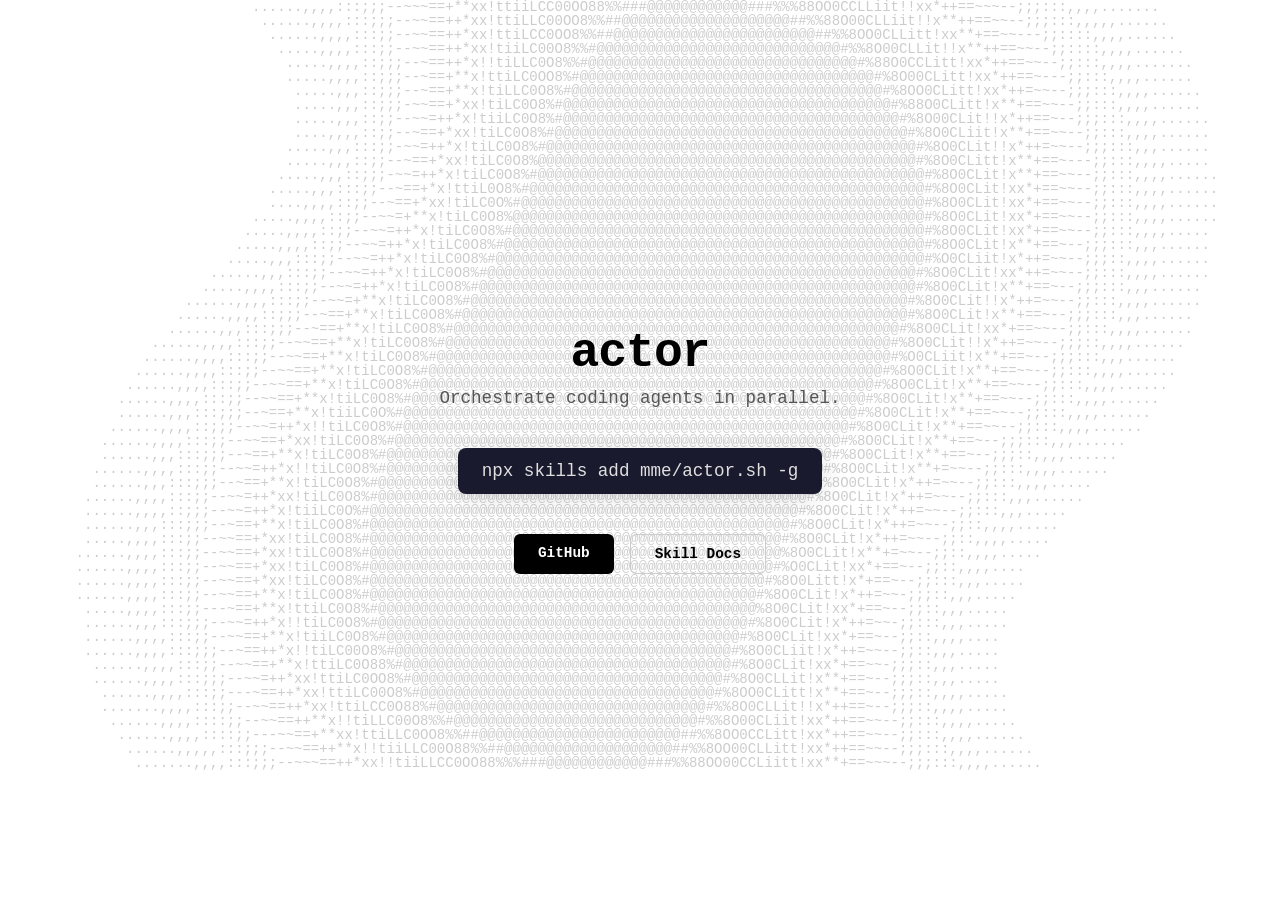
==== docs/index.html @ d85741eb "Add GitHub Pages landing page with animation Co-Authored-By: Claude Opus 4.6 (1M context) <noreply@a" ====
<!DOCTYPE html>
<html lang="en">
<head>
  <meta charset="utf-8">
  <meta name="viewport" content="width=device-width, initial-scale=1">
  <title>actor — Orchestrate coding agents in parallel</title>
  <style>
    * { box-sizing: border-box; margin: 0; padding: 0; }

    body {
      font-family: ui-monospace, SFMono-Regular, "SF Mono", Menlo, Monaco, Consolas, monospace;
      background: #ffffff;
      color: #000000;
      height: 100vh;
      overflow: hidden;
    }

    #background {
      position: fixed;
      top: 0; left: 0;
      width: 100%; height: 100%;
      white-space: pre;
      color: #e0e0e0;
      z-index: 0;
      overflow: hidden;
      line-height: 1;
      font-size: 14px;
    }

    .content {
      position: relative;
      z-index: 1;
      display: flex;
      flex-direction: column;
      align-items: center;
      justify-content: center;
      height: 100vh;
      padding: 2rem;
      text-align: center;
    }

    h1 {
      font-size: 3rem;
      font-weight: 700;
      letter-spacing: -0.02em;
      margin-bottom: 0.5rem;
    }

    .tagline {
      font-size: 1.1rem;
      color: #555;
      margin-bottom: 2.5rem;
      max-width: 500px;
    }

    .terminal {
      background: #1a1a2e;
      color: #e0e0e0;
      border-radius: 8px;
      padding: 1.5rem;
      text-align: left;
      width: 100%;
      max-width: 620px;
      font-size: 0.85rem;
      line-height: 1.6;
      box-shadow: 0 4px 24px rgba(0,0,0,0.12);
      margin-bottom: 2.5rem;
    }

    .terminal .prompt { color: #888; }
    .terminal .cmd { color: #fff; }
    .terminal .out { color: #6b7; }
    .terminal .dim { color: #666; }

    .actions {
      display: flex;
      gap: 1rem;
      flex-wrap: wrap;
      justify-content: center;
    }

    a.btn {
      display: inline-block;
      padding: 0.7rem 1.5rem;
      border-radius: 6px;
      text-decoration: none;
      font-family: inherit;
      font-size: 0.9rem;
      font-weight: 600;
      transition: opacity 0.15s;
    }

    a.btn:hover { opacity: 0.85; }

    a.btn-primary {
      background: #000;
      color: #fff;
    }

    a.btn-secondary {
      background: transparent;
      color: #000;
      border: 1.5px solid #ccc;
    }

    .install {
      margin-bottom: 2.5rem;
    }

    .install code {
      background: #1a1a2e;
      color: #e0e0e0;
      padding: 0.8rem 1.5rem;
      border-radius: 8px;
      font-size: 1.1rem;
      display: inline-block;
      box-shadow: 0 4px 24px rgba(0,0,0,0.12);
    }
  </style>
</head>
<body>
  <div id="background"></div>

  <div class="content">
    <h1>actor</h1>
    <p class="tagline">Orchestrate coding agents in parallel.</p>

    <div class="install">
      <code>npx skills add mme/actor.sh -g</code>
    </div>

    <div class="actions">
      <a class="btn btn-primary" href="https://github.com/mme/actor.sh">GitHub</a>
      <a class="btn btn-secondary" href="https://github.com/mme/actor.sh/blob/main/skills/actor/SKILL.md">Skill Docs</a>
    </div>
  </div>

  <script src="js/animation.js"></script>
</body>
</html>
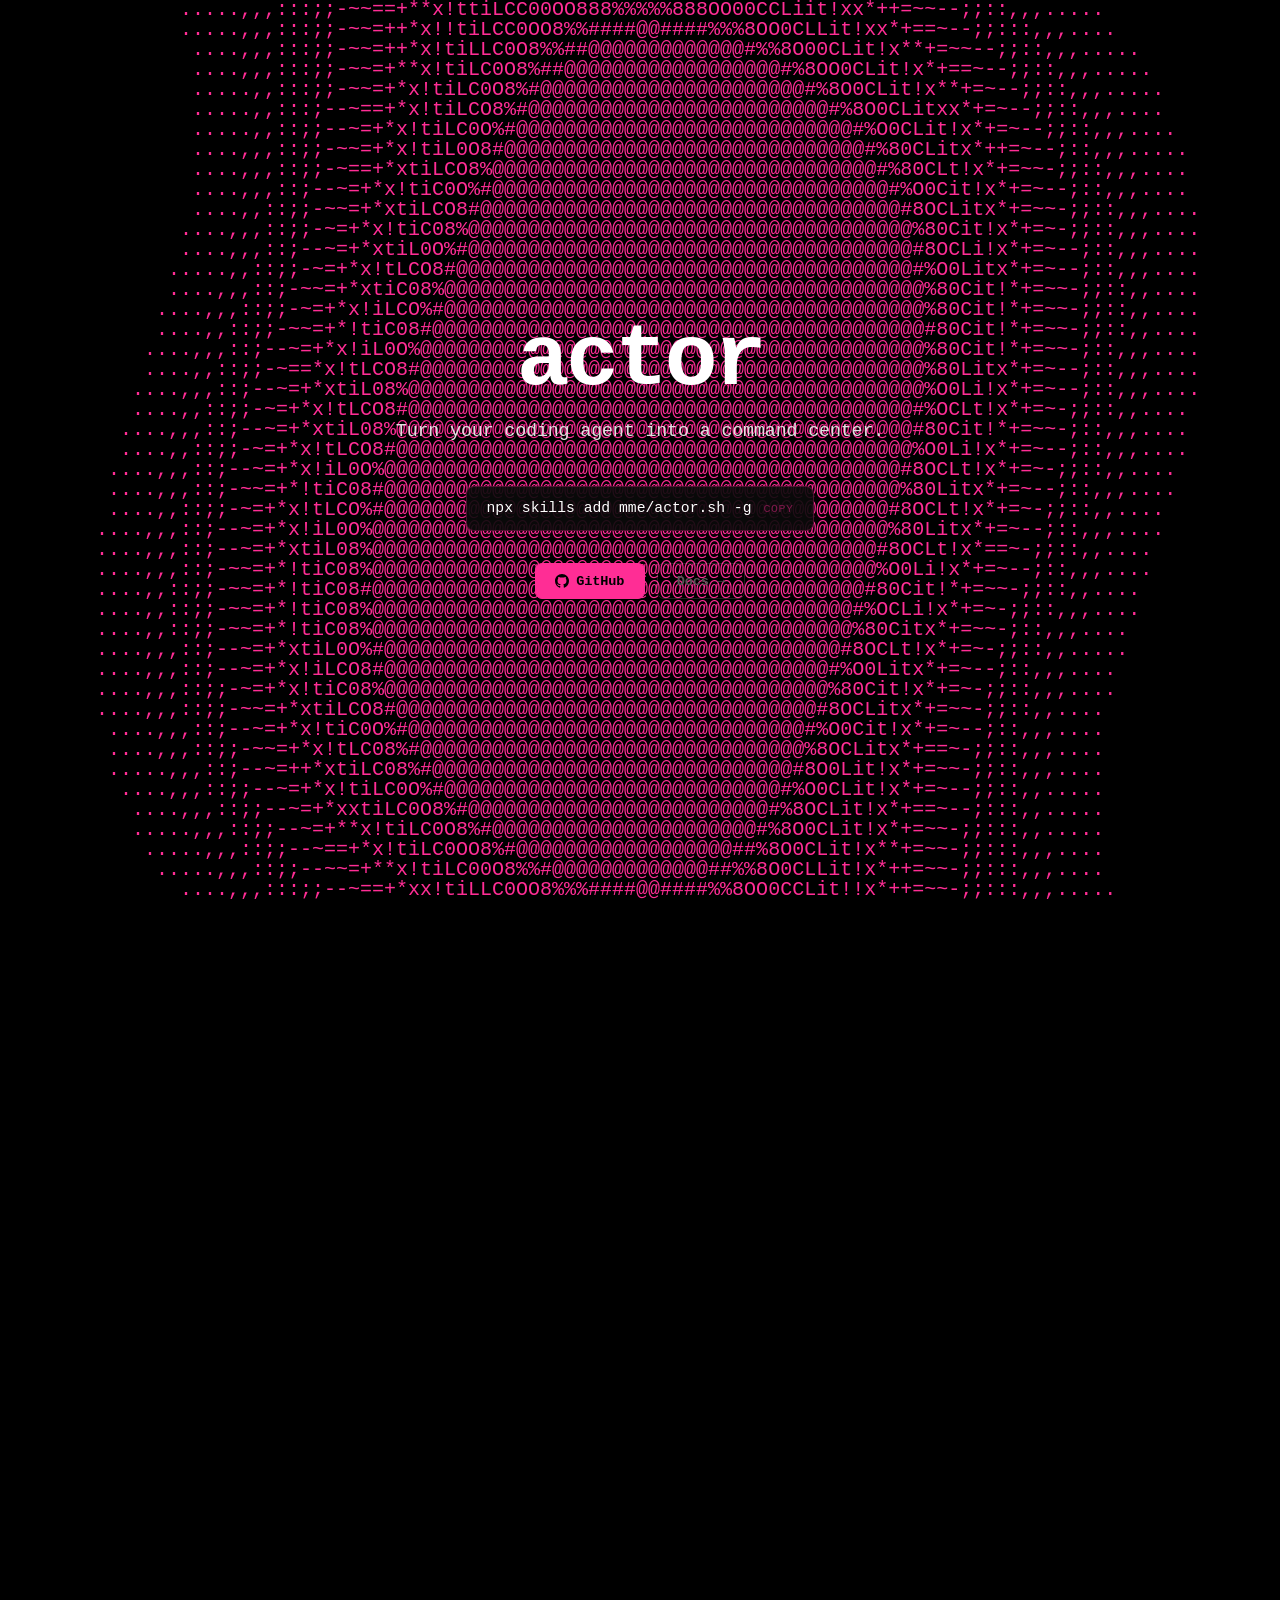
==== commit ab641bf6: "Landing page: neon pink theme, command center tagline, how it works section Co-Authored-By: Claude O" ====
--- a/docs/index.html
+++ b/docs/index.html
@@ -7,134 +7,360 @@
   <style>
     * { box-sizing: border-box; margin: 0; padding: 0; }
 
+    /* Override animation.js injected styles (background, color, overflow) */
+    html {
+      overflow-y: auto !important;
+      height: auto !important;
+      background: #000000 !important;
+    }
+
     body {
-      font-family: ui-monospace, SFMono-Regular, "SF Mono", Menlo, Monaco, Consolas, monospace;
-      background: #ffffff;
-      color: #000000;
-      height: 100vh;
-      overflow: hidden;
-    }
+      font-family: ui-monospace, SFMono-Regular, "SF Mono", Menlo, Monaco, Consolas, "Liberation Mono", "Courier New", monospace;
+      background: #000000 !important;
+      color: #ffffff !important;
+      overflow-y: auto !important;
+      height: auto !important;
+      min-height: 100vh;
+    }
+
+    /* ── Background animation ──────────────────────────── */
 
     #background {
       position: fixed;
       top: 0; left: 0;
       width: 100%; height: 100%;
       white-space: pre;
-      color: #e0e0e0;
+      color: #ff2d95 !important;
       z-index: 0;
       overflow: hidden;
       line-height: 1;
-      font-size: 14px;
-    }
-
-    .content {
+      font-size: 20px;
+      pointer-events: none;
+    }
+
+    /* ── Hero ──────────────────────────────────────────── */
+
+    .hero {
       position: relative;
       z-index: 1;
+      min-height: 100vh;
       display: flex;
       flex-direction: column;
       align-items: center;
       justify-content: center;
-      height: 100vh;
-      padding: 2rem;
+      padding: 4rem 1.5rem 3rem;
       text-align: center;
     }
 
     h1 {
-      font-size: 3rem;
+      font-size: clamp(3rem, 10vw, 5.5rem);
+      font-weight: 700;
+      letter-spacing: -0.04em;
+      line-height: 1;
+      margin-bottom: 1rem;
+      color: #ffffff;
+    }
+
+    .tagline {
+      font-size: clamp(0.95rem, 2.5vw, 1.15rem);
+      color: #e0e0e0;
+      margin-bottom: 2.75rem;
+      letter-spacing: -0.01em;
+    }
+
+    /* ── Install command ───────────────────────────────── */
+
+    .install-wrap {
+      position: relative;
+      margin-bottom: 2rem;
+      display: inline-block;
+    }
+
+    .install-btn {
+      display: inline-flex;
+      align-items: center;
+      gap: 0.75rem;
+      background: rgba(10, 10, 10, 0.9);
+      color: #e0e0e0;
+      border: 1px solid rgba(255, 45, 149, 0.25);
+      border-radius: 8px;
+      padding: 0.85rem 1.25rem;
+      font-family: inherit;
+      font-size: 0.92rem;
+      cursor: pointer;
+      box-shadow: 0 4px 24px rgba(255, 45, 149, 0.07);
+      transition: border-color 0.15s, box-shadow 0.15s;
+      appearance: none;
+      -webkit-appearance: none;
+    }
+
+    .install-btn:hover {
+      border-color: rgba(255, 45, 149, 0.7);
+      box-shadow: 0 6px 32px rgba(255, 45, 149, 0.18);
+    }
+
+    .install-btn:active {
+      transform: translateY(1px);
+    }
+
+    .install-text { color: #fff; }
+
+    .copy-label {
+      color: rgba(255, 45, 149, 0.45);
+      font-size: 0.72rem;
+      letter-spacing: 0.05em;
+      text-transform: uppercase;
+      transition: color 0.15s;
+    }
+
+    .install-btn:hover .copy-label { color: #ff2d95; }
+
+    .tooltip {
+      position: absolute;
+      bottom: calc(100% + 8px);
+      left: 50%;
+      transform: translateX(-50%);
+      background: #ff2d95;
+      color: #000;
+      padding: 0.3rem 0.65rem;
+      border-radius: 5px;
+      font-size: 0.75rem;
+      font-weight: 700;
+      white-space: nowrap;
+      opacity: 0;
+      pointer-events: none;
+      transition: opacity 0.15s;
+    }
+
+    .tooltip::after {
+      content: '';
+      position: absolute;
+      top: 100%;
+      left: 50%;
+      transform: translateX(-50%);
+      border: 4px solid transparent;
+      border-top-color: #ff2d95;
+    }
+
+    .tooltip.show { opacity: 1; }
+
+    /* ── Action buttons ────────────────────────────────── */
+
+    .actions {
+      display: flex;
+      gap: 0.75rem;
+      justify-content: center;
+      flex-wrap: wrap;
+    }
+
+    .btn {
+      display: inline-flex;
+      align-items: center;
+      gap: 0.45rem;
+      padding: 0.6rem 1.2rem;
+      border-radius: 7px;
+      text-decoration: none;
+      font-family: inherit;
+      font-size: 0.85rem;
+      font-weight: 600;
+      border: 1.5px solid transparent;
+      transition: opacity 0.15s, border-color 0.15s, color 0.15s, background 0.15s;
+      letter-spacing: -0.01em;
+    }
+
+    .btn-github {
+      background: #ff2d95;
+      color: #000;
+      border-color: #ff2d95;
+    }
+
+    .btn-github:hover { opacity: 0.85; }
+
+    .btn-docs {
+      background: transparent;
+      color: #555;
+      border-color: rgba(255, 255, 255, 0.12);
+    }
+
+    .btn-docs:hover { border-color: #ff2d95; color: #ff2d95; }
+
+    /* ── How it works ──────────────────────────────────── */
+
+    .how-section {
+      position: relative;
+      z-index: 1;
+      background: rgba(0, 0, 0, 0.88);
+      backdrop-filter: blur(12px);
+      -webkit-backdrop-filter: blur(12px);
+      border-top: 1px solid rgba(255, 45, 149, 0.15);
+      padding: 5rem 1.5rem 5.5rem;
+    }
+
+    .section-inner {
+      max-width: 680px;
+      margin: 0 auto;
+    }
+
+    .section-eyebrow {
+      font-size: 0.7rem;
+      letter-spacing: 0.14em;
+      text-transform: uppercase;
+      color: rgba(255, 45, 149, 0.55);
+      margin-bottom: 3.5rem;
+      text-align: center;
+    }
+
+    .steps {
+      display: flex;
+      flex-direction: column;
+      gap: 3.25rem;
+    }
+
+    .step {
+      display: grid;
+      grid-template-columns: 2.75rem 1fr;
+      column-gap: 1.25rem;
+      align-items: start;
+    }
+
+    .step-num {
+      font-size: 0.68rem;
+      color: rgba(255, 45, 149, 0.35);
+      letter-spacing: 0.06em;
+      padding-top: 0.25rem;
+    }
+
+    .step-title {
+      font-size: 1rem;
       font-weight: 700;
       letter-spacing: -0.02em;
-      margin-bottom: 0.5rem;
-    }
-
-    .tagline {
-      font-size: 1.1rem;
+      margin-bottom: 0.45rem;
+      color: #ffffff;
+    }
+
+    .step-desc {
+      font-size: 0.85rem;
+      color: #666;
+      line-height: 1.65;
+      margin-bottom: 0.8rem;
+    }
+
+    .step-quote {
+      font-size: 0.8rem;
       color: #555;
-      margin-bottom: 2.5rem;
-      max-width: 500px;
-    }
-
-    .terminal {
-      background: #1a1a2e;
-      color: #e0e0e0;
-      border-radius: 8px;
-      padding: 1.5rem;
-      text-align: left;
-      width: 100%;
-      max-width: 620px;
-      font-size: 0.85rem;
-      line-height: 1.6;
-      box-shadow: 0 4px 24px rgba(0,0,0,0.12);
-      margin-bottom: 2.5rem;
-    }
-
-    .terminal .prompt { color: #888; }
-    .terminal .cmd { color: #fff; }
-    .terminal .out { color: #6b7; }
-    .terminal .dim { color: #666; }
-
-    .actions {
-      display: flex;
-      gap: 1rem;
-      flex-wrap: wrap;
-      justify-content: center;
-    }
-
-    a.btn {
-      display: inline-block;
-      padding: 0.7rem 1.5rem;
-      border-radius: 6px;
-      text-decoration: none;
-      font-family: inherit;
-      font-size: 0.9rem;
+      padding: 0.45rem 0.9rem;
+      border-left: 2px solid rgba(255, 45, 149, 0.3);
+      font-style: italic;
+    }
+
+    /* ── Compat strip ──────────────────────────────────── */
+
+    .compat-section {
+      position: relative;
+      z-index: 1;
+      background: rgba(0, 0, 0, 0.92);
+      backdrop-filter: blur(12px);
+      -webkit-backdrop-filter: blur(12px);
+      border-top: 1px solid rgba(255, 45, 149, 0.1);
+      padding: 2rem 1.5rem;
+      text-align: center;
+    }
+
+    .compat-text {
+      font-size: 0.78rem;
+      color: #444;
+      letter-spacing: 0.02em;
+    }
+
+    .compat-text strong {
+      color: #ff2d95;
       font-weight: 600;
-      transition: opacity 0.15s;
-    }
-
-    a.btn:hover { opacity: 0.85; }
-
-    a.btn-primary {
-      background: #000;
-      color: #fff;
-    }
-
-    a.btn-secondary {
-      background: transparent;
-      color: #000;
-      border: 1.5px solid #ccc;
-    }
-
-    .install {
-      margin-bottom: 2.5rem;
-    }
-
-    .install code {
-      background: #1a1a2e;
-      color: #e0e0e0;
-      padding: 0.8rem 1.5rem;
-      border-radius: 8px;
-      font-size: 1.1rem;
-      display: inline-block;
-      box-shadow: 0 4px 24px rgba(0,0,0,0.12);
+    }
+
+    /* ── Responsive ────────────────────────────────────── */
+
+    @media (max-width: 540px) {
+      .terminal { padding: 1rem 1.1rem 1.2rem; font-size: 0.8rem; }
+      .install-btn { font-size: 0.82rem; padding: 0.75rem 1rem; }
+      .step { grid-template-columns: 2.25rem 1fr; column-gap: 1rem; }
+      .how-section { padding: 3.5rem 1.25rem 4rem; }
     }
   </style>
 </head>
 <body>
   <div id="background"></div>
 
-  <div class="content">
+  <!-- Hero -->
+  <div class="hero">
     <h1>actor</h1>
-    <p class="tagline">Orchestrate coding agents in parallel.</p>
-
-    <div class="install">
-      <code>npx skills add mme/actor.sh -g</code>
+    <p class="tagline">Turn your coding agent into a command center.</p>
+
+    <div class="install-wrap">
+      <div class="tooltip" id="copy-tooltip">Copied!</div>
+      <button class="install-btn" onclick="copyInstall()">
+        <span class="install-text">npx skills add mme/actor.sh -g</span>
+        <span class="copy-label">copy</span>
+      </button>
     </div>
 
     <div class="actions">
-      <a class="btn btn-primary" href="https://github.com/mme/actor.sh">GitHub</a>
-      <a class="btn btn-secondary" href="https://github.com/mme/actor.sh/blob/main/skills/actor/SKILL.md">Skill Docs</a>
+      <a class="btn btn-github" href="https://github.com/mme/actor.sh" target="_blank" rel="noopener">
+        <svg width="14" height="14" viewBox="0 0 24 24" fill="currentColor" aria-hidden="true">
+          <path d="M12 0C5.374 0 0 5.373 0 12c0 5.302 3.438 9.8 8.207 11.387.599.111.793-.261.793-.577v-2.234c-3.338.726-4.033-1.416-4.033-1.416-.546-1.387-1.333-1.756-1.333-1.756-1.089-.745.083-.729.083-.729 1.205.084 1.839 1.237 1.839 1.237 1.07 1.834 2.807 1.304 3.492.997.107-.775.418-1.305.762-1.604-2.665-.305-5.467-1.334-5.467-5.931 0-1.311.469-2.381 1.236-3.221-.124-.303-.535-1.524.117-3.176 0 0 1.008-.322 3.301 1.23A11.509 11.509 0 0112 5.803c1.02.005 2.047.138 3.006.404 2.291-1.552 3.297-1.23 3.297-1.23.653 1.653.242 2.874.118 3.176.77.84 1.235 1.911 1.235 3.221 0 4.609-2.807 5.624-5.479 5.921.43.372.823 1.102.823 2.222v3.293c0 .319.192.694.801.576C20.566 21.797 24 17.3 24 12c0-6.627-5.373-12-12-12z"/>
+        </svg>
+        GitHub
+      </a>
+      <a class="btn btn-docs" href="https://github.com/mme/actor.sh/blob/main/skills/actor/SKILL.md" target="_blank" rel="noopener">
+        Docs &rarr;
+      </a>
     </div>
   </div>
 
+  <!-- How it works -->
+  <section class="how-section">
+    <div class="section-inner">
+      <p class="section-eyebrow">How it works</p>
+      <div class="steps">
+
+        <div class="step">
+          <span class="step-num">01</span>
+          <div class="step-body">
+            <div class="step-title">Create</div>
+            <p class="step-desc">Tell your agent to spin up actors for each task. Each gets its own isolated branch and workspace — no collisions, no conflicts.</p>
+            <div class="step-quote">"spin up three actors to fix auth, update docs, and add tests"</div>
+          </div>
+        </div>
+
+        <div class="step">
+          <span class="step-num">02</span>
+          <div class="step-body">
+            <div class="step-title">Run</div>
+            <p class="step-desc">Actors work in parallel in the background. Check progress anytime without interrupting them — or just let them finish.</p>
+            <div class="step-quote">"what are my actors doing?"</div>
+          </div>
+        </div>
+
+        <div class="step">
+          <span class="step-num">03</span>
+          <div class="step-body">
+            <div class="step-title">Ship</div>
+            <p class="step-desc">When an actor finishes, merge it or open a pull request — all without leaving your conversation.</p>
+            <div class="step-quote">"merge the auth actor and open a PR"</div>
+          </div>
+        </div>
+
+      </div>
+    </div>
+  </section>
+
+  <!-- Compatibility -->
+  <div class="compat-section">
+    <p class="compat-text">
+      Works with <strong>Claude Code</strong>, <strong>Codex</strong>, <strong>Cursor</strong>, and more.
+    </p>
+  </div>
+
   <script src="js/animation.js"></script>
+  <script src="js/copy.js"></script>
 </body>
 </html>
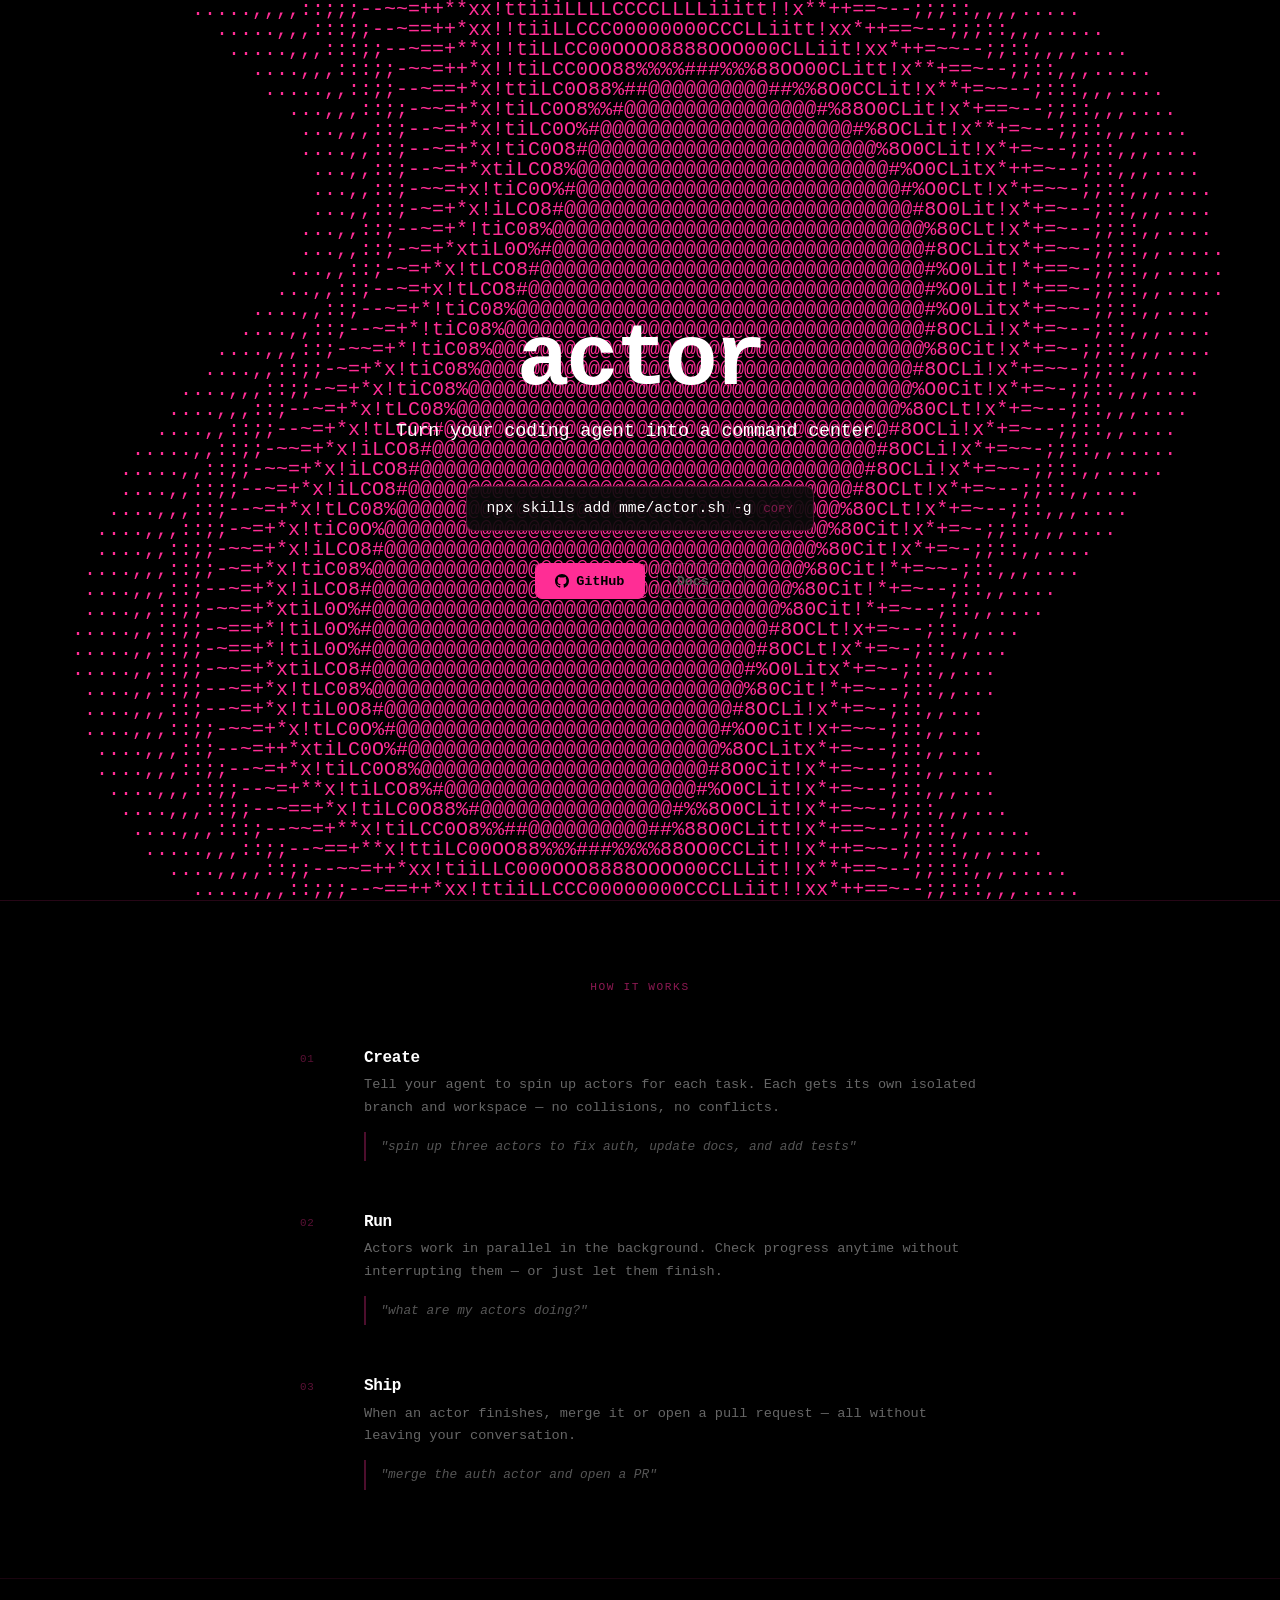
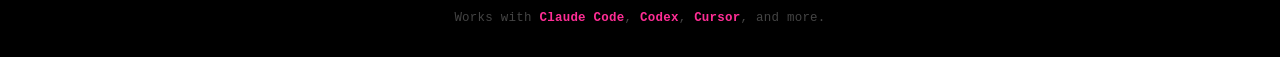
==== commit 01a74db4: "Strip API keys when spawning agents, use subscription auth ClaudeAgent strips ANTHROPIC_API_KEY, Cod" ====
--- a/docs/index.html
+++ b/docs/index.html
@@ -63,7 +63,7 @@
 
     .tagline {
       font-size: clamp(0.95rem, 2.5vw, 1.15rem);
-      color: #e0e0e0;
+      color: #ffffff;
       margin-bottom: 2.75rem;
       letter-spacing: -0.01em;
     }
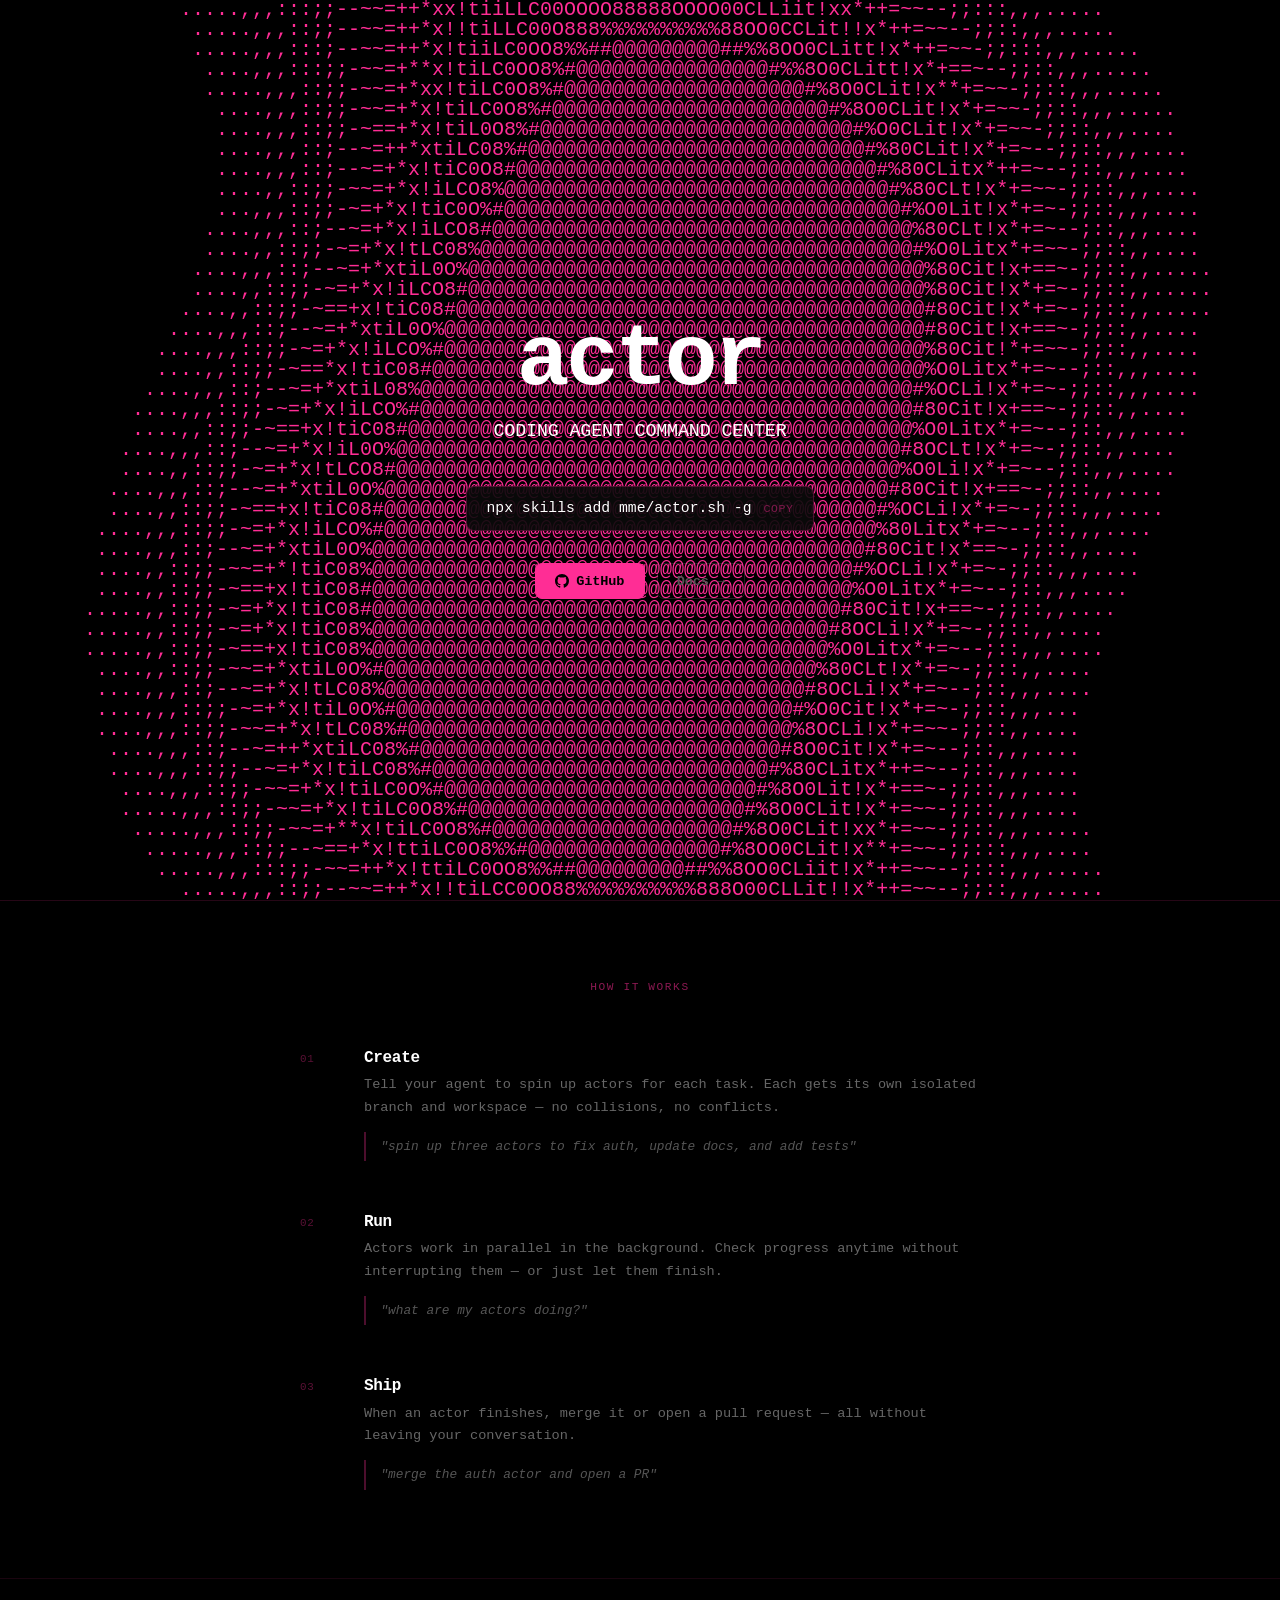
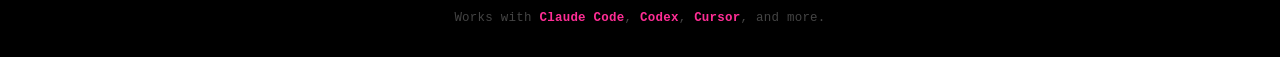
==== commit aa8f4305: "Fix idle/0s duration: insert run row before spawning agent The run row is now inserted BEFORE agent." ====
--- a/docs/index.html
+++ b/docs/index.html
@@ -293,7 +293,7 @@
   <!-- Hero -->
   <div class="hero">
     <h1>actor</h1>
-    <p class="tagline">Turn your coding agent into a command center.</p>
+    <p class="tagline">CODING AGENT COMMAND CENTER</p>
 
     <div class="install-wrap">
       <div class="tooltip" id="copy-tooltip">Copied!</div>
